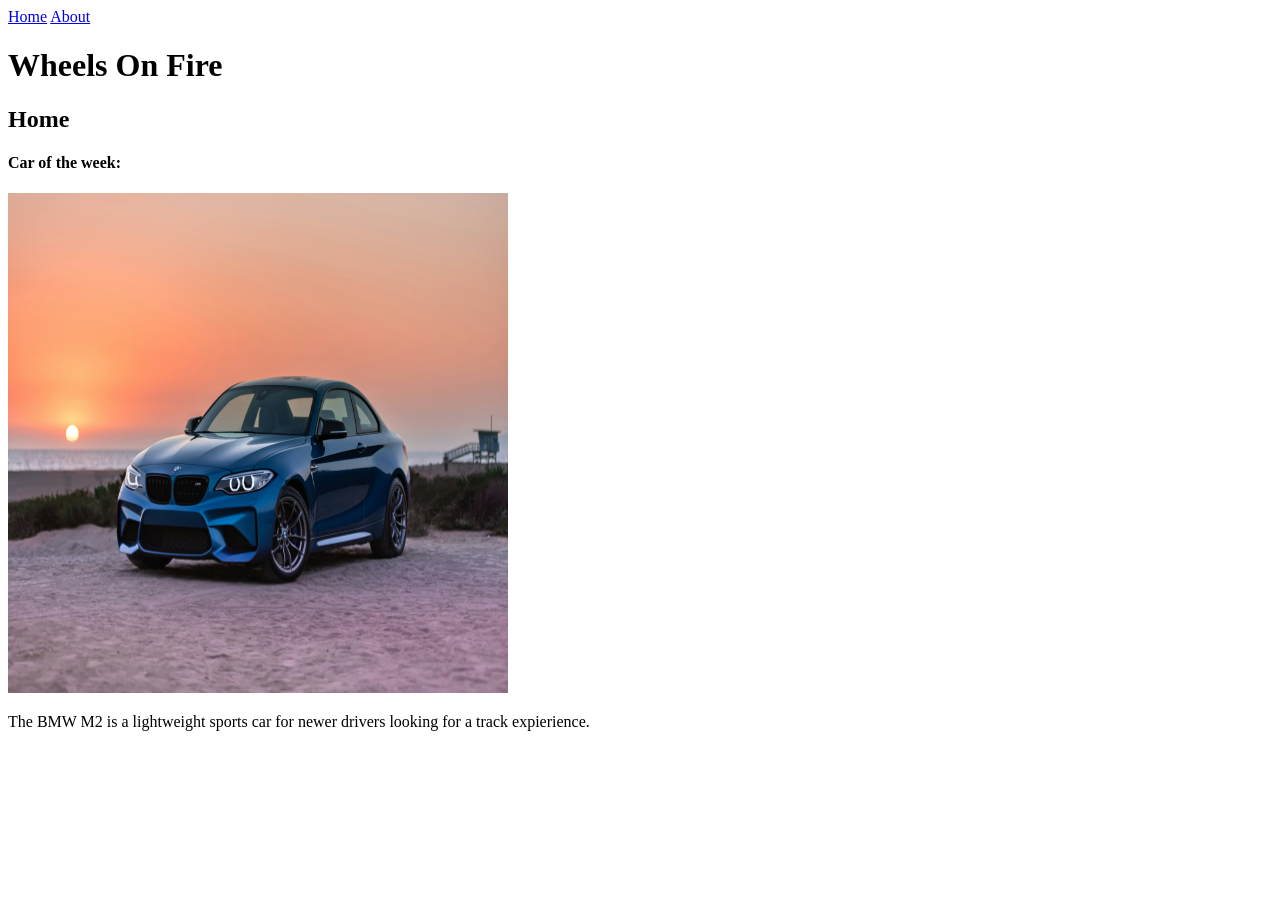
==== index.html @ 23d8a5ff "edits" ====
<!DOCTYPE html>
<html>
    <head>
        <title>Home</title>
        <a href = "index.html">Home</a>
        <a href = "about.html">About</a>
        <h1>Wheels On Fire</h1>
        <h2>Home</h2>
    </head>

    <body>
        <h4>Car of the week:</h4>
        <img src = "m2.jpg" alt = "Bmw m2" width="500" height="500"> 
        <p>The BMW M2 is a lightweight sports car for newer drivers looking for a track expierience.</p>
    </body>
</html>
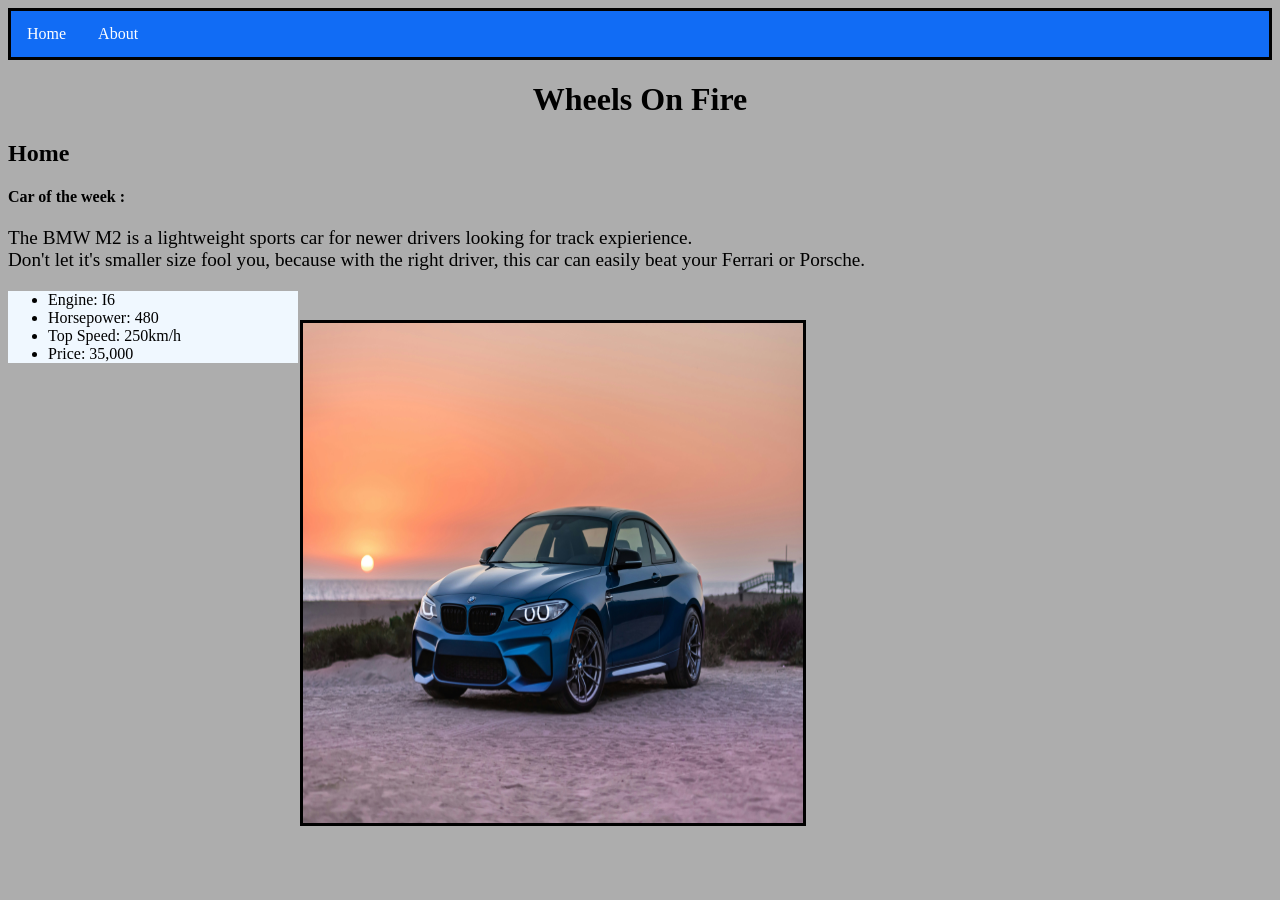
==== commit 8235c369: "css" ====
--- a/index.html
+++ b/index.html
@@ -2,15 +2,26 @@
 <html>
     <head>
         <title>Home</title>
-        <a href = "index.html">Home</a>
-        <a href = "about.html">About</a>
+            <ul class = "nav">
+                <li><a href = "index.html">Home</a></li>
+                <li><a href = "about.html">About</a></li>
+            </ul>
+        <link rel = "stylesheet" href = "style.css">
         <h1>Wheels On Fire</h1>
         <h2>Home</h2>
     </head>
 
     <body>
-        <h4>Car of the week:</h4>
-        <img src = "m2.jpg" alt = "Bmw m2" width="500" height="500"> 
-        <p>The BMW M2 is a lightweight sports car for newer drivers looking for a track expierience.</p>
+        <div class = "CarOfTheWeek">
+            <h4>Car of the week :</h4>
+            <p>The BMW M2 is a lightweight sports car for newer drivers looking for track expierience.<br>Don't let it's smaller size fool you, because with the right driver, this car can easily beat your Ferrari or Porsche.</p>
+            <ul class = "specs">
+                <li>Engine: I6</li>
+                <li>Horsepower: 480</li>
+                <li>Top Speed: 250km/h</li>
+                <li>Price: 35,000</li>
+            </ul>
+            <img src = "m2.jpg" class = "BMW" alt = "Bmw m2" width="500" height="500">
+        </div>
     </body>
 </html>
--- a/style.css
+++ b/style.css
@@ -0,0 +1,54 @@
+body{
+    background-color: rgb(173, 173, 173);
+}
+
+
+.nav {
+    list-style-type: none;
+    margin: 0;
+    padding: 0;
+    overflow: hidden;
+    background-color: #116cf5;
+    border: 3px solid black
+}
+
+
+.nav li {
+    float:left
+}
+
+.nav li a {
+  display: block;
+  color: rgb(255, 255, 255);
+  padding: 14px 16px;
+  text-decoration: none;
+}
+
+.nav li a:hover {
+  background-color: #3676b3;
+}
+
+h1{
+    text-align: center;
+}
+
+.BMW{
+    display: block;
+    position: absolute;
+    top: 320px;
+    left: 300px;
+    border: 3px solid black;
+    
+}
+
+p{
+    
+  font-family: "Times New Roman", Times, serif;
+  font-size: larger;
+}
+
+.specs{
+    display: block;
+    width: 250px;
+    background-color: aliceblue;
+}
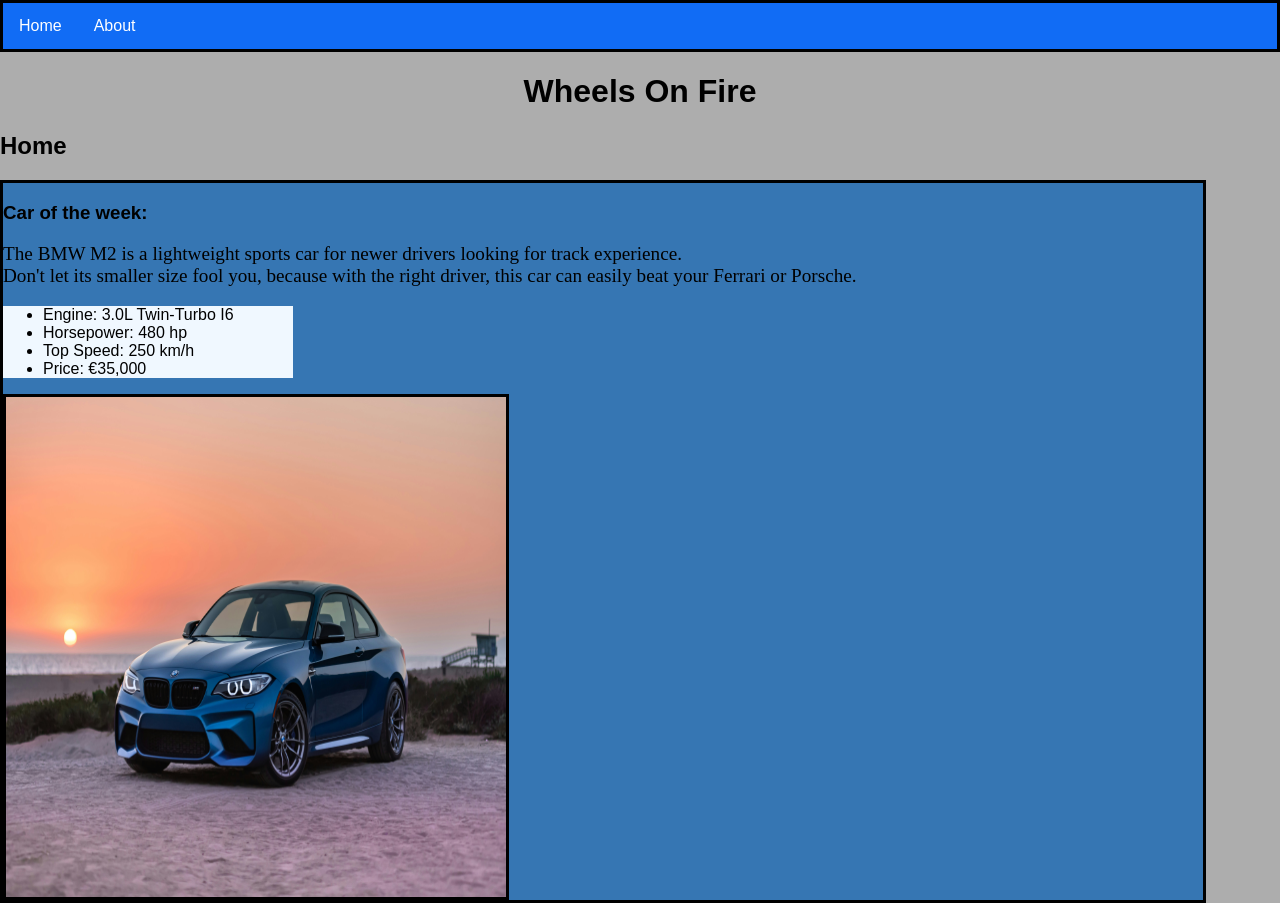
==== commit 0905f9b5: "div" ====
--- a/index.html
+++ b/index.html
@@ -1,27 +1,39 @@
 <!DOCTYPE html>
-<html>
-    <head>
-        <title>Home</title>
-            <ul class = "nav">
-                <li><a href = "index.html">Home</a></li>
-                <li><a href = "about.html">About</a></li>
+<html lang="en">
+<head>
+    <meta charset="UTF-8">
+    <meta name="viewport" content="width=device-width, initial-scale=1.0">
+    <title>Home - Wheels On Fire</title>
+    <link rel="stylesheet" href="style.css">
+</head>
+<body>
+    <header>
+        <nav>
+            <ul class="nav">
+                <li><a href="index.html">Home</a></li>
+                <li><a href="about.html">About</a></li>
             </ul>
-        <link rel = "stylesheet" href = "style.css">
+        </nav>
         <h1>Wheels On Fire</h1>
+    </header>
+
+    <main>
         <h2>Home</h2>
-    </head>
-
-    <body>
-        <div class = "CarOfTheWeek">
-            <h4>Car of the week :</h4>
-            <p>The BMW M2 is a lightweight sports car for newer drivers looking for track expierience.<br>Don't let it's smaller size fool you, because with the right driver, this car can easily beat your Ferrari or Porsche.</p>
-            <ul class = "specs">
-                <li>Engine: I6</li>
-                <li>Horsepower: 480</li>
-                <li>Top Speed: 250km/h</li>
-                <li>Price: 35,000</li>
+        
+        <div class="CarOfTheWeek">
+            <h3>Car of the week:</h3>
+            <p>
+                The BMW M2 is a lightweight sports car for newer drivers looking for track experience.<br>
+                Don't let its smaller size fool you, because with the right driver, this car can easily beat your Ferrari or Porsche.
+            </p>
+            <ul class="specs">
+                <li>Engine: 3.0L Twin-Turbo I6</li>
+                <li>Horsepower: 480 hp</li>
+                <li>Top Speed: 250 km/h</li>
+                <li>Price: €35,000</li>
             </ul>
-            <img src = "m2.jpg" class = "BMW" alt = "Bmw m2" width="500" height="500">
+            <img src="m2.jpg" class="BMW" alt="BMW M2" width="500" height="500">
         </div>
-    </body>
+    </main>
+</body>
 </html>
--- a/style.css
+++ b/style.css
@@ -1,54 +1,52 @@
-body{
+body {
     background-color: rgb(173, 173, 173);
+    margin: 0;
+    font-family: Arial, Helvetica, sans-serif;
 }
-
 
 .nav {
     list-style-type: none;
     margin: 0;
     padding: 0;
-    overflow: hidden;
+    display: flex;
     background-color: #116cf5;
-    border: 3px solid black
-}
-
-
-.nav li {
-    float:left
+    border: 3px solid black;
 }
 
 .nav li a {
-  display: block;
-  color: rgb(255, 255, 255);
-  padding: 14px 16px;
-  text-decoration: none;
+    display: block;
+    color: rgb(255, 255, 255);
+    padding: 14px 16px;
+    text-decoration: none;
 }
 
 .nav li a:hover {
-  background-color: #3676b3;
+    background-color: #3676b3;
 }
 
-h1{
+h1 {
     text-align: center;
 }
 
-.BMW{
-    display: block;
-    position: absolute;
-    top: 320px;
-    left: 300px;
-    border: 3px solid black;
-    
+p {
+    font-family: "Times New Roman", Times, serif;
+    font-size: larger;
 }
 
-p{
-    
-  font-family: "Times New Roman", Times, serif;
-  font-size: larger;
+.BMW {
+    display: block;
+    border: 3px solid black;
+    max-width: 100%;
 }
 
-.specs{
+.specs {
     display: block;
     width: 250px;
     background-color: aliceblue;
 }
+
+.CarOfTheWeek {
+    border: 3px solid black;
+    width: 1200px;
+    background-color: #3676b3;
+}
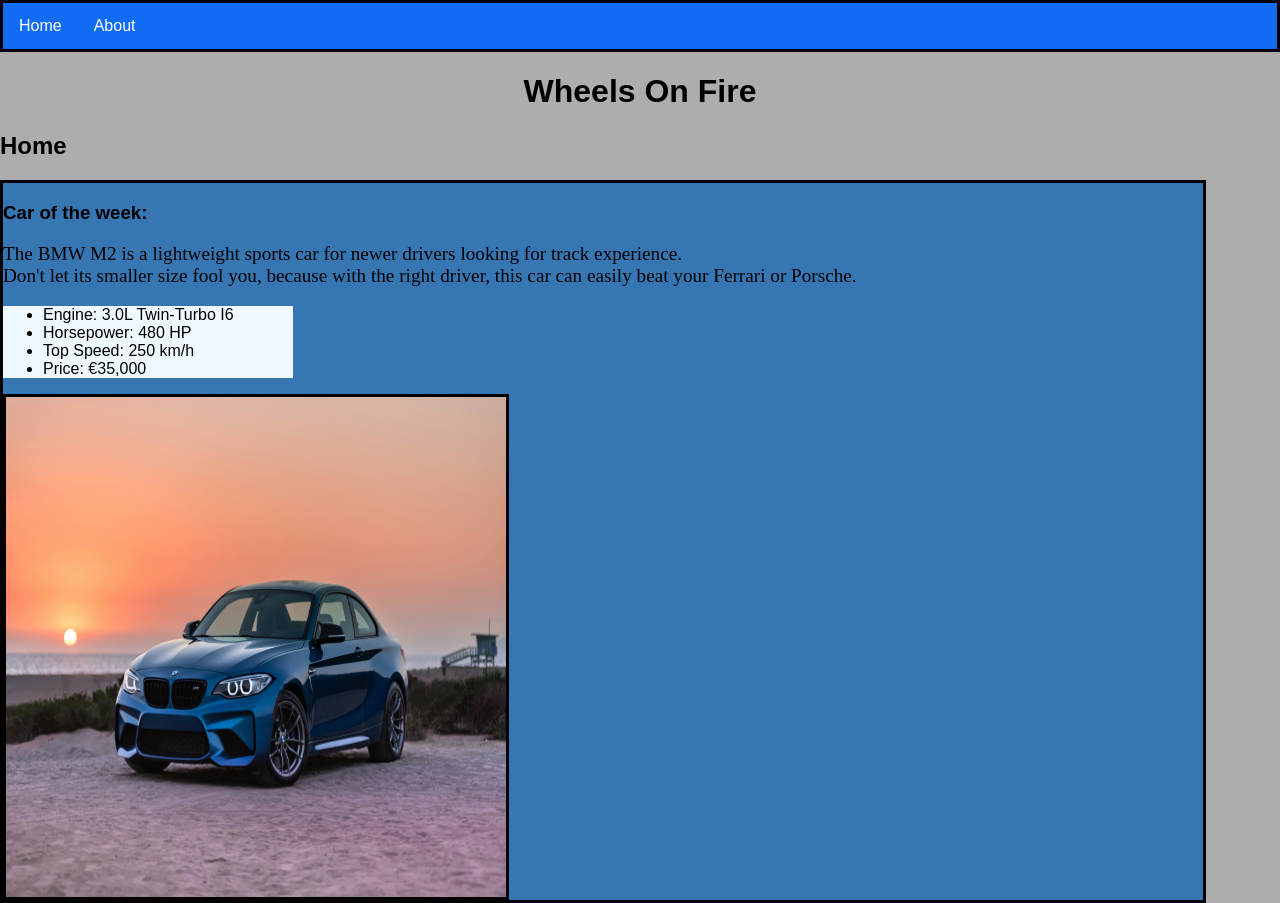
==== commit f62a7851: "Update index.html" ====
--- a/index.html
+++ b/index.html
@@ -28,7 +28,7 @@
             </p>
             <ul class="specs">
                 <li>Engine: 3.0L Twin-Turbo I6</li>
-                <li>Horsepower: 480 hp</li>
+                <li>Horsepower: 480 HP</li>
                 <li>Top Speed: 250 km/h</li>
                 <li>Price: €35,000</li>
             </ul>
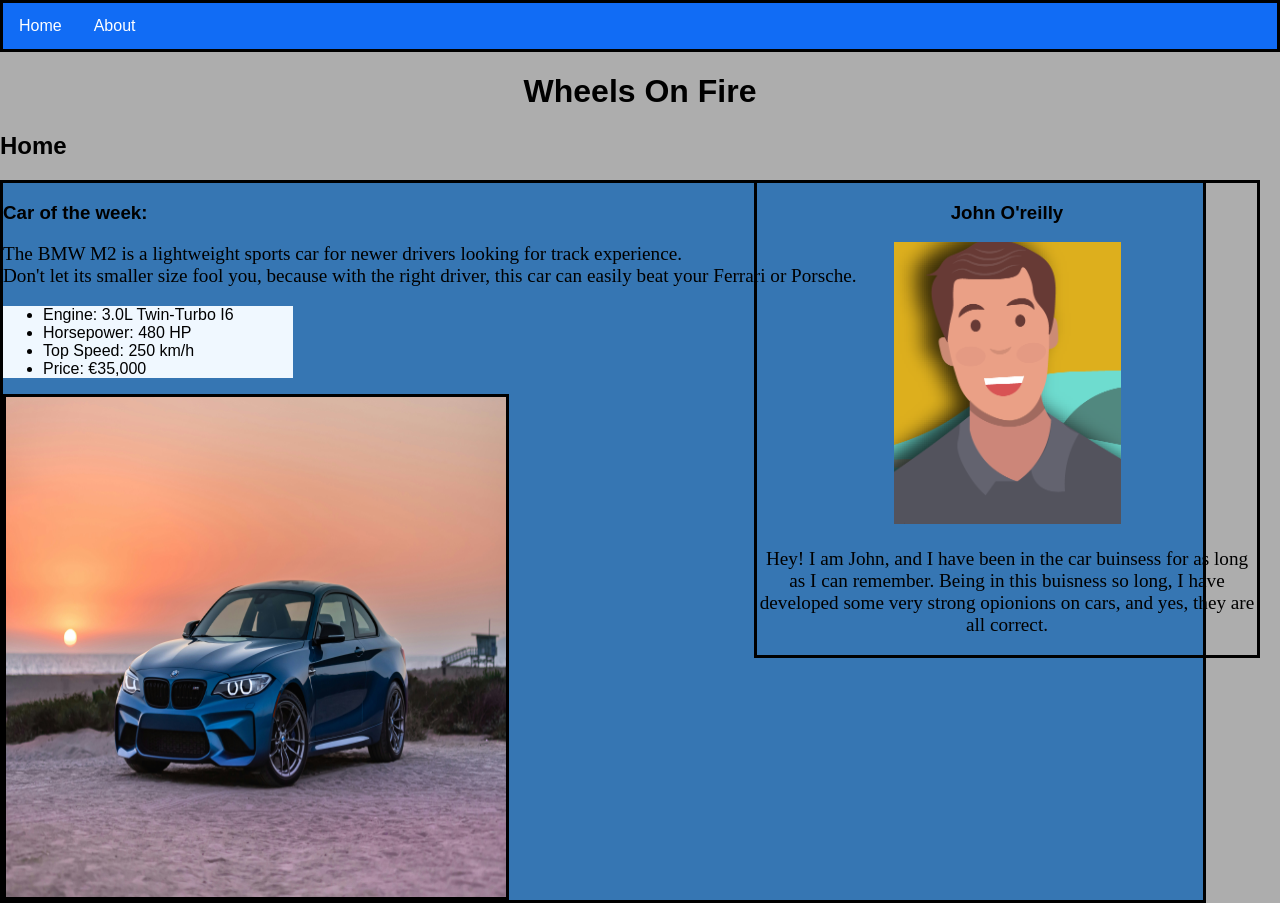
==== commit 18a4b9a8: "john" ====
--- a/index.html
+++ b/index.html
@@ -17,7 +17,6 @@
         <h1>Wheels On Fire</h1>
     </header>
 
-    <main>
         <h2>Home</h2>
         
         <div class="CarOfTheWeek">
@@ -34,6 +33,11 @@
             </ul>
             <img src="m2.jpg" class="BMW" alt="BMW M2" width="500" height="500">
         </div>
-    </main>
+
+        <div class = "john">
+            <h3>John O'reilly</h3>
+            <img src = "john.png" alt = "john">
+            <p>Hey! I am John, and I have been in the car buinsess for as long as I can remember. Being in this buisness so long, I have developed some very strong opionions on cars, and yes, they are all correct.</p>
+        </div>
 </body>
 </html>
--- a/style.css
+++ b/style.css
@@ -49,4 +49,13 @@
     border: 3px solid black;
     width: 1200px;
     background-color: #3676b3;
+}
+
+.john {
+    position: absolute;
+    right: 20px;
+    top: 180px;
+    width: 500px;
+    text-align: center;
+    border: 3px solid black;
 }
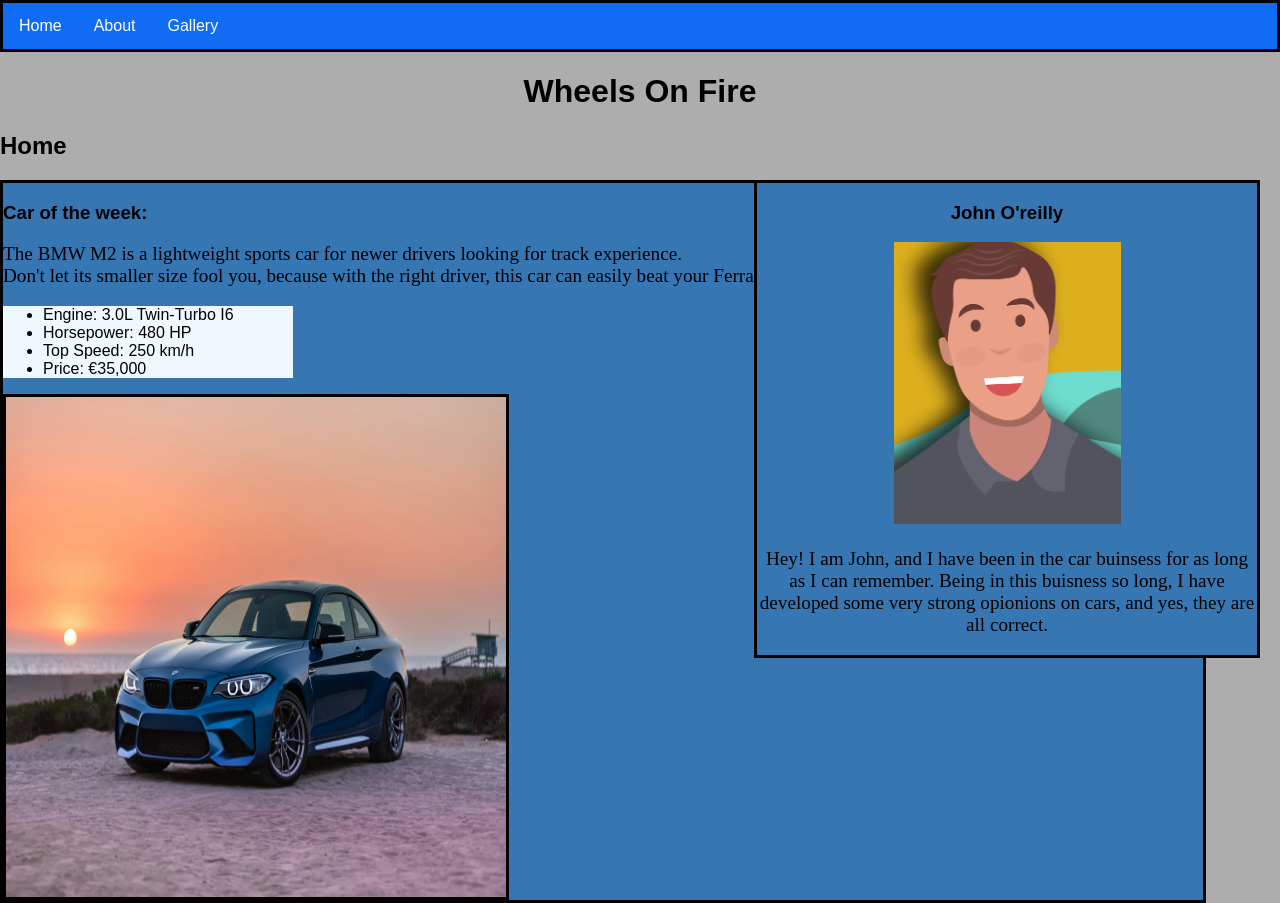
==== commit 58eab176: "gallery" ====
--- a/index.html
+++ b/index.html
@@ -12,6 +12,7 @@
             <ul class="nav">
                 <li><a href="index.html">Home</a></li>
                 <li><a href="about.html">About</a></li>
+                <li><a href = "gallery.html">Gallery</a></li>
             </ul>
         </nav>
         <h1>Wheels On Fire</h1>
--- a/style.css
+++ b/style.css
@@ -53,9 +53,11 @@
 
 .john {
     position: absolute;
-    right: 20px;
+    right: 20px; 
     top: 180px;
     width: 500px;
     text-align: center;
     border: 3px solid black;
-}+    background-color: #3676b3;
+}
+
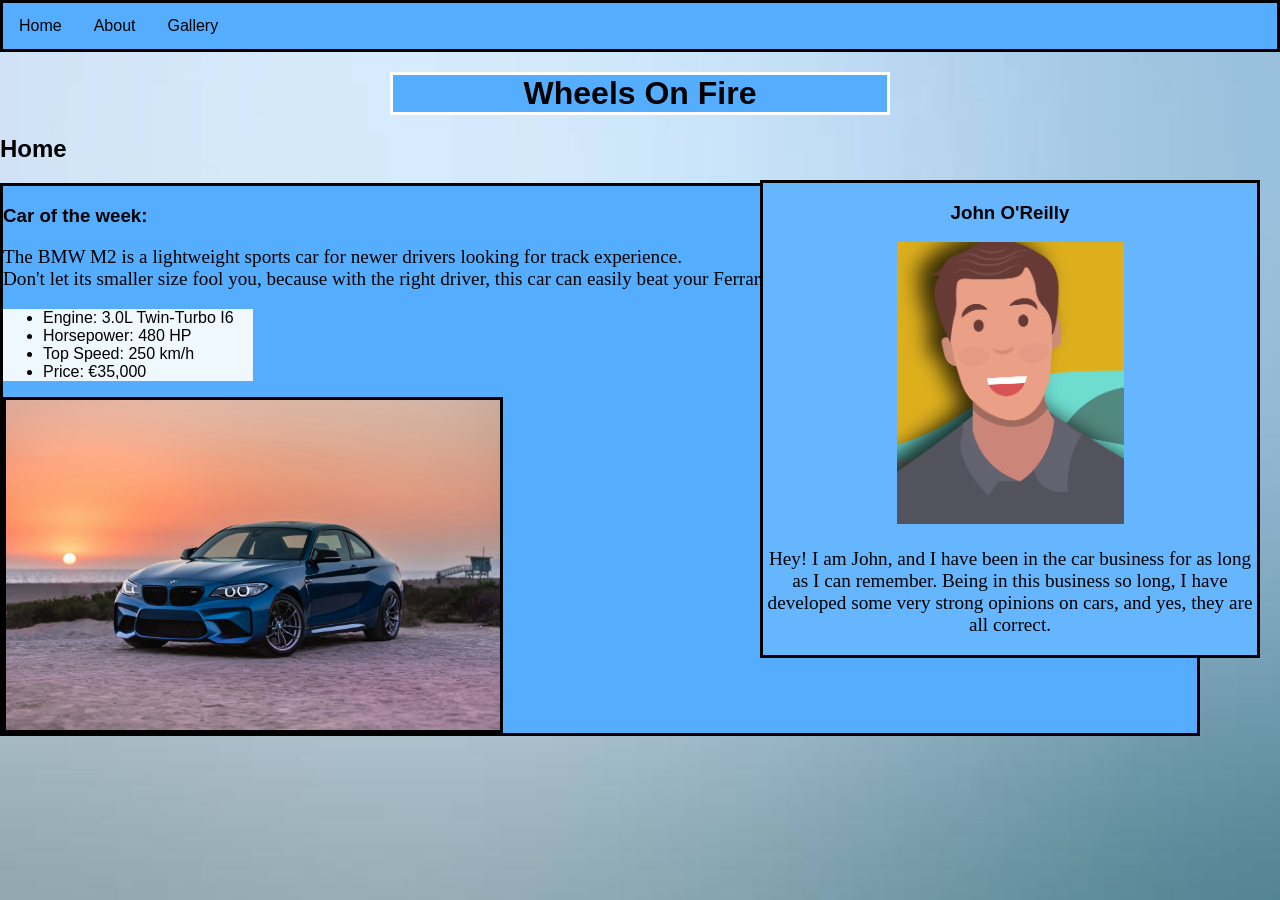
==== commit b63429ba: "accessability" ====
--- a/index.html
+++ b/index.html
@@ -12,15 +12,16 @@
             <ul class="nav">
                 <li><a href="index.html">Home</a></li>
                 <li><a href="about.html">About</a></li>
-                <li><a href = "gallery.html">Gallery</a></li>
+                <li><a href="gallery.html">Gallery</a></li>
             </ul>
         </nav>
         <h1>Wheels On Fire</h1>
     </header>
-
+    
+    <main>
         <h2>Home</h2>
         
-        <div class="CarOfTheWeek">
+        <section class="CarOfTheWeek">
             <h3>Car of the week:</h3>
             <p>
                 The BMW M2 is a lightweight sports car for newer drivers looking for track experience.<br>
@@ -33,12 +34,13 @@
                 <li>Price: €35,000</li>
             </ul>
             <img src="m2.jpg" class="BMW" alt="BMW M2" width="500" height="500">
-        </div>
+        </section>
 
-        <div class = "john">
-            <h3>John O'reilly</h3>
-            <img src = "john.png" alt = "john">
-            <p>Hey! I am John, and I have been in the car buinsess for as long as I can remember. Being in this buisness so long, I have developed some very strong opionions on cars, and yes, they are all correct.</p>
-        </div>
+        <aside class="john">
+            <h3>John O'Reilly</h3>
+            <img src="john.png" alt="John portrait">
+            <p>Hey! I am John, and I have been in the car business for as long as I can remember. Being in this business so long, I have developed some very strong opinions on cars, and yes, they are all correct.</p>
+        </aside>
+    </main>
 </body>
 </html>
--- a/style.css
+++ b/style.css
@@ -1,3 +1,4 @@
+
 body {
     background-color: rgb(173, 173, 173);
     margin: 0;
@@ -9,13 +10,14 @@
     margin: 0;
     padding: 0;
     display: flex;
-    background-color: #116cf5;
+    background-color: #55adff;
     border: 3px solid black;
+
 }
 
 .nav li a {
     display: block;
-    color: rgb(255, 255, 255);
+    color: rgb(0, 0, 0);
     padding: 14px 16px;
     text-decoration: none;
 }
@@ -26,6 +28,13 @@
 
 h1 {
     text-align: center;
+    background-color: #55adff;
+    border: 3px solid white;
+    width: 500px;
+    max-width: 90%;
+    box-sizing: border-box;
+    position: relative;
+    margin: 20px auto;
 }
 
 p {
@@ -37,27 +46,124 @@
     display: block;
     border: 3px solid black;
     max-width: 100%;
+    height: auto;
+    box-sizing: border-box;
 }
 
 .specs {
     display: block;
     width: 250px;
+    max-width: 100%;
     background-color: aliceblue;
+    box-sizing: border-box;
 }
 
 .CarOfTheWeek {
     border: 3px solid black;
     width: 1200px;
-    background-color: #3676b3;
+    max-width: 100%;
+    box-sizing: border-box;
+    background-color: #55adff;
 }
 
 .john {
     position: absolute;
-    right: 20px; 
+    right: 20px;
     top: 180px;
     width: 500px;
+    max-width: calc(100% - 40px);
+    box-sizing: border-box;
     text-align: center;
     border: 3px solid black;
-    background-color: #3676b3;
+    background-color: #65b5ff;
 }
 
+.gallery {
+    position: relative;
+    isolation: isolate;
+    overflow: hidden;
+    min-height: 100vh;
+    padding: 20px 0;
+    box-sizing: border-box;
+}
+
+.gallery::before {
+    content: "";
+    position: absolute;
+    inset: -10px;
+    background-image: url("collection.jpg");
+    background-size: cover;
+    background-position: center;
+    background-repeat: no-repeat;
+    filter: blur(8px);
+    z-index: -1;
+    pointer-events: none;
+}
+
+.car1 {
+    background-color: #55adff;
+    width: 500px;
+    max-width: calc(100% - 40px);
+    height: auto;
+    padding: 0;
+    margin: 20px 0 20px 50px;
+    border: 3px solid white;
+    box-sizing: border-box;
+    position: relative;
+}
+
+.ferrari812 {
+    display: block;
+    height: auto;
+    width: 100%;
+}
+
+.gallery_description {
+    background-color: #55adff;
+    border: 3px solid white;
+    font-size: 30px;
+    width: 800px;
+    max-width: calc(100% - 40px);
+    box-sizing: border-box;
+    position: relative;
+    margin: 20px auto;
+    padding: 10px;
+}
+
+@media (max-width: 768px) {
+    .nav {
+        flex-wrap: wrap;
+    }
+
+    .john {
+        position: relative;
+        top: auto;
+        right: auto;
+        width: calc(100% - 40px);
+        margin: 20px auto;
+    }
+
+    .car1 {
+        margin: 20px auto;
+    }
+
+    .gallery_description {
+        font-size: 22px;
+    }
+
+    h1 {
+        font-size: 24px;
+    }
+}
+
+.gallery-header{
+    background-color: #55adff;
+    border: 3px solid white;
+    position: absolute;
+    margin-left: auto;
+    margin-right: auto;
+}
+ body {
+    background-image: url(blue.jpg);
+    background-size: cover;
+ }
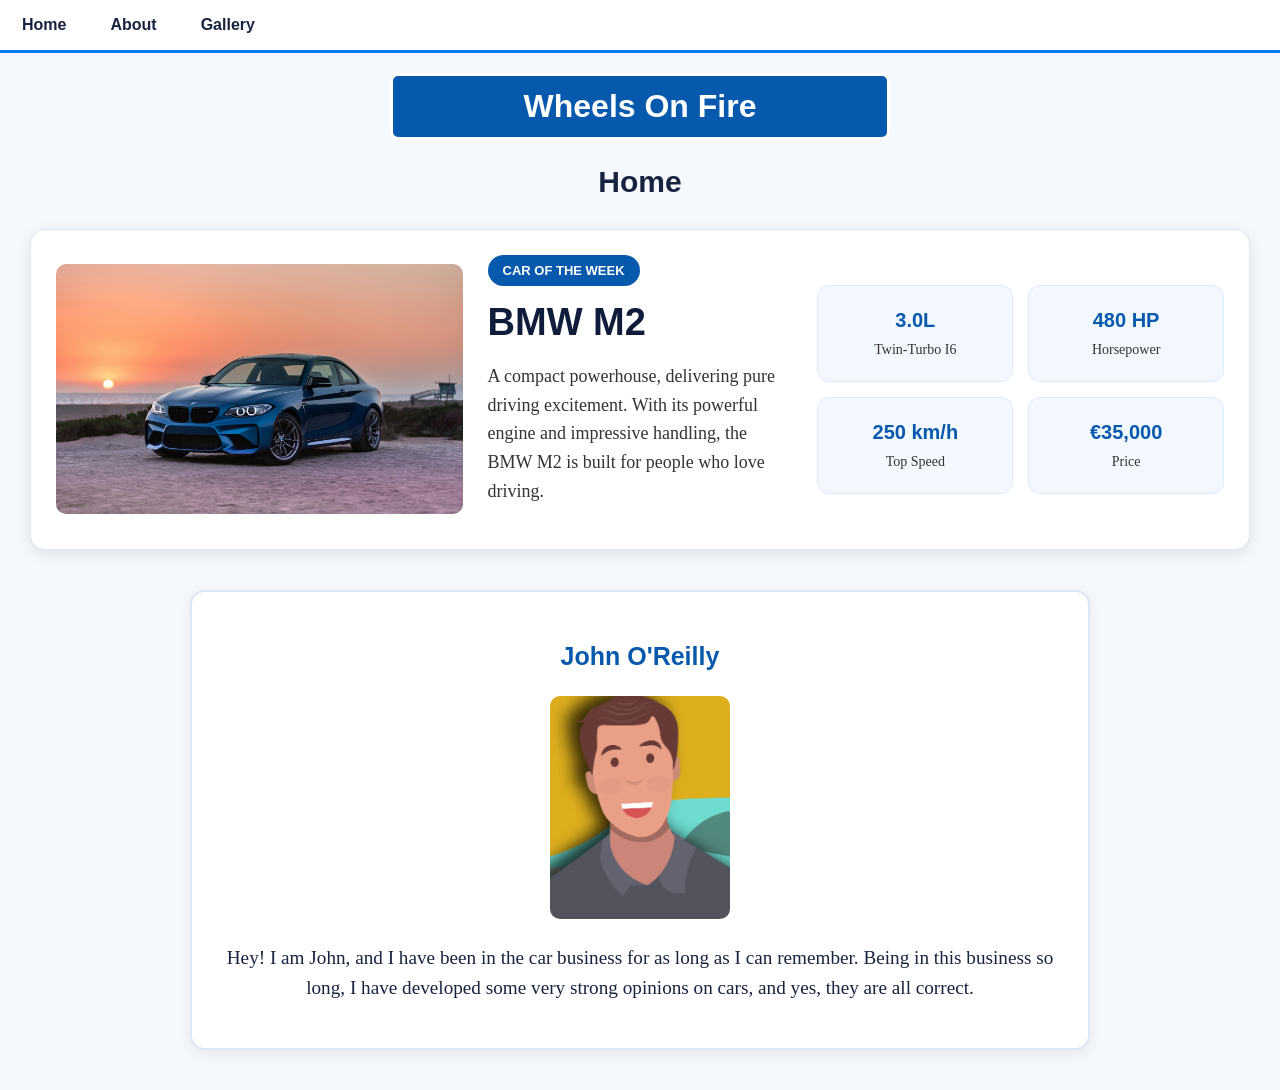
==== commit a3f1c392: "clean up" ====
--- a/index.html
+++ b/index.html
@@ -1,13 +1,18 @@
+
 <!DOCTYPE html>
 <html lang="en">
+
 <head>
     <meta charset="UTF-8">
     <meta name="viewport" content="width=device-width, initial-scale=1.0">
     <title>Home - Wheels On Fire</title>
     <link rel="stylesheet" href="style.css">
 </head>
+
 <body>
+
     <header>
+
         <nav>
             <ul class="nav">
                 <li><a href="index.html">Home</a></li>
@@ -15,32 +20,103 @@
                 <li><a href="gallery.html">Gallery</a></li>
             </ul>
         </nav>
+
         <h1>Wheels On Fire</h1>
+
     </header>
-    
+
     <main>
-        <h2>Home</h2>
-        
-        <section class="CarOfTheWeek">
-            <h3>Car of the week:</h3>
-            <p>
-                The BMW M2 is a lightweight sports car for newer drivers looking for track experience.<br>
-                Don't let its smaller size fool you, because with the right driver, this car can easily beat your Ferrari or Porsche.
-            </p>
-            <ul class="specs">
-                <li>Engine: 3.0L Twin-Turbo I6</li>
-                <li>Horsepower: 480 HP</li>
-                <li>Top Speed: 250 km/h</li>
-                <li>Price: €35,000</li>
-            </ul>
-            <img src="m2.jpg" class="BMW" alt="BMW M2" width="500" height="500">
+
+        <h2 class="page-heading">Home</h2>
+
+        <!-- CAR OF THE WEEK -->
+
+        <section class="car-of-week">
+
+            <div class="car-image">
+                <img src="m2.jpg" alt="BMW M2 sports car">
+            </div>
+
+            <div class="car-details">
+
+                <span class="featured-label">CAR OF THE WEEK</span>
+
+                <h2>BMW M2</h2>
+
+                <p>
+                    A compact powerhouse, delivering
+                    pure driving excitement. With its
+                    powerful engine and impressive
+                    handling, the BMW M2 is built
+                    for people who love driving.
+                </p>
+
+            </div>
+
+            <!-- CAR SPECIFICATIONS -->
+
+            <div class="car-specs">
+
+                <!-- ENGINE -->
+
+                <div class="spec">
+
+                    <h3>3.0L</h3>
+                    <p>Twin-Turbo I6</p>
+
+                </div>
+
+                <!-- HORSEPOWER -->
+
+                <div class="spec">
+
+                    <h3>480 HP</h3>
+                    <p>Horsepower</p>
+
+                </div>
+
+                <!-- TOP SPEED -->
+
+                <div class="spec">
+
+                    <h3>250 km/h</h3>
+                    <p>Top Speed</p>
+
+                </div>
+
+                <!-- PRICE -->
+
+                <div class="spec">
+
+                    <h3>€35,000</h3>
+                    <p>Price</p>
+
+                </div>
+
+            </div>
+
         </section>
 
+
+        <!-- ABOUT JOHN -->
+
         <aside class="john">
+
             <h3>John O'Reilly</h3>
-            <img src="john.png" alt="John portrait">
-            <p>Hey! I am John, and I have been in the car business for as long as I can remember. Being in this business so long, I have developed some very strong opinions on cars, and yes, they are all correct.</p>
+
+            <img src="john.png" alt="Portrait of John O'Reilly">
+
+            <p>
+                Hey! I am John, and I have been in the car
+                business for as long as I can remember.
+                Being in this business so long, I have
+                developed some very strong opinions on
+                cars, and yes, they are all correct.
+            </p>
+
         </aside>
+
     </main>
+
 </body>
-</html>+</html>
--- a/style.css
+++ b/style.css
@@ -1,40 +1,49 @@
+
 
 body {
-    background-color: rgb(173, 173, 173);
+    background-color: #f5f8fc;
     margin: 0;
     font-family: Arial, Helvetica, sans-serif;
-}
+    color: #17233f;
+}
+
+
 
 .nav {
     list-style-type: none;
     margin: 0;
     padding: 0;
     display: flex;
-    background-color: #55adff;
-    border: 3px solid black;
-
+    background-color: white;
+    border-bottom: 3px solid #087bfa;
 }
 
 .nav li a {
     display: block;
-    color: rgb(0, 0, 0);
-    padding: 14px 16px;
+    color: #17233f;
+    padding: 16px 22px;
     text-decoration: none;
+    font-weight: bold;
 }
 
 .nav li a:hover {
-    background-color: #3676b3;
-}
+    background-color: #dcecff;
+    color: #0759ad;
+}
+
+
 
 h1 {
     text-align: center;
-    background-color: #55adff;
+    background-color: #0759ad;
+    color: white;
     border: 3px solid white;
     width: 500px;
     max-width: 90%;
     box-sizing: border-box;
-    position: relative;
     margin: 20px auto;
+    padding: 12px;
+    border-radius: 8px;
 }
 
 p {
@@ -42,110 +51,359 @@
     font-size: larger;
 }
 
-.BMW {
+.page-heading {
+    text-align: center;
+    color: #17233f;
+    font-size: 30px;
+}
+
+
+
+.car-of-week {
+    display: grid;
+    grid-template-columns: 1.2fr 0.9fr 1.2fr;
+    align-items: center;
+    gap: 25px;
+
+    background-color: white;
+
+    margin: 30px;
+    padding: 25px;
+
+    border-radius: 15px;
+    border: 1px solid #dce8f5;
+
+    box-shadow: 0 4px 15px rgba(0, 0, 0, 0.10);
+}
+
+
+
+.car-image img {
     display: block;
-    border: 3px solid black;
+    width: 100%;
+    height: 250px;
+    object-fit: cover;
+    border-radius: 10px;
+}
+
+
+
+.car-details {
+    color: #101d3a;
+}
+
+.featured-label {
+    display: inline-block;
+
+    background-color: #0759ad;
+    color: white;
+
+    padding: 8px 15px;
+    border-radius: 20px;
+
+    font-weight: bold;
+    font-size: 13px;
+}
+
+.car-details h2 {
+    font-size: 38px;
+    margin: 15px 0;
+    color: #101d3a;
+}
+
+.car-details p {
+    font-size: 18px;
+    line-height: 1.6;
+    color: #333333;
+}
+
+
+.car-specs {
+    display: grid;
+    grid-template-columns: repeat(2, 1fr);
+    gap: 15px;
+}
+
+
+.spec {
+    display: flex;
+    flex-direction: column;
+    align-items: center;
+    justify-content: center;
+
+    text-align: center;
+
+    padding: 18px 10px;
+
+    background-color: #f3f8ff;
+    border: 1px solid #dceaff;
+    border-radius: 12px;
+
+    transition: 0.3s;
+}
+
+
+
+.spec:hover {
+    transform: translateY(-4px);
+
+    box-shadow: 0 5px 12px rgba(8, 123, 250, 0.15);
+
+    border-color: #087bfa;
+}
+
+
+
+.spec-icon {
+    display: flex;
+    align-items: center;
+    justify-content: center;
+
+    width: 45px;
+    height: 45px;
+
+    background-color: #dcecff;
+    color: #0759ad;
+
+    border-radius: 50%;
+
+    font-size: 27px;
+    font-weight: bold;
+
+    margin-bottom: 8px;
+}
+
+
+
+.spec-icon svg {
+    width: 24px;
+    height: 24px;
+
+    fill: none;
+    stroke: currentColor;
+
+    stroke-width: 1.8;
+    stroke-linecap: round;
+    stroke-linejoin: round;
+}
+
+
+
+.euro-icon {
+    font-size: 27px;
+}
+
+
+.spec h3 {
+    color: #0759ad;
+    font-size: 20px;
+    margin: 5px 0;
+}
+
+.spec p {
+    color: #333333;
+    font-size: 14px;
+    margin: 5px 0;
+}
+
+
+
+.john {
+    position: relative;
+
+    width: calc(100% - 60px);
+    max-width: 900px;
+
+    box-sizing: border-box;
+
+    margin: 40px auto;
+    padding: 25px;
+
+    text-align: center;
+
+    border: 2px solid #dce8f5;
+    border-radius: 15px;
+
+    background-color: white;
+
+    box-shadow: 0 4px 15px rgba(0, 0, 0, 0.08);
+}
+
+.john h3 {
+    color: #0759ad;
+    font-size: 25px;
+}
+
+.john img {
+    width: 180px;
     max-width: 100%;
     height: auto;
-    box-sizing: border-box;
-}
-
-.specs {
-    display: block;
-    width: 250px;
-    max-width: 100%;
-    background-color: aliceblue;
-    box-sizing: border-box;
-}
-
-.CarOfTheWeek {
-    border: 3px solid black;
-    width: 1200px;
-    max-width: 100%;
-    box-sizing: border-box;
-    background-color: #55adff;
-}
-
-.john {
-    position: absolute;
-    right: 20px;
-    top: 180px;
-    width: 500px;
-    max-width: calc(100% - 40px);
-    box-sizing: border-box;
-    text-align: center;
-    border: 3px solid black;
-    background-color: #65b5ff;
-}
+
+    border-radius: 10px;
+}
+
+.john p {
+    line-height: 1.6;
+    color: #17233f;
+}
+
+
 
 .gallery {
     position: relative;
     isolation: isolate;
+
     overflow: hidden;
+
     min-height: 100vh;
     padding: 20px 0;
+
     box-sizing: border-box;
 }
 
 .gallery::before {
     content: "";
+
     position: absolute;
     inset: -10px;
+
     background-image: url("collection.jpg");
     background-size: cover;
     background-position: center;
     background-repeat: no-repeat;
+
     filter: blur(8px);
+
     z-index: -1;
     pointer-events: none;
 }
 
+
 .car1 {
     background-color: #55adff;
+
     width: 500px;
     max-width: calc(100% - 40px);
+
     height: auto;
     padding: 0;
-    margin: 20px 0 20px 50px;
+
+    margin: 20px auto;
+
     border: 3px solid white;
+
     box-sizing: border-box;
     position: relative;
 }
 
 .ferrari812 {
     display: block;
+
     height: auto;
     width: 100%;
 }
 
+
+
 .gallery_description {
     background-color: #55adff;
+
     border: 3px solid white;
+
     font-size: 30px;
+
     width: 800px;
     max-width: calc(100% - 40px);
-    box-sizing: border-box;
+
+    box-sizing: border-box;
+
     position: relative;
+
     margin: 20px auto;
     padding: 10px;
 }
 
-@media (max-width: 768px) {
+
+
+.gallery-header {
+    background-color: #55adff;
+    border: 3px solid white;
+
+    text-align: center;
+
+    position: relative;
+
+    width: 500px;
+    max-width: 90%;
+
+    box-sizing: border-box;
+
+    margin: 20px auto;
+}
+
+
+
+@media (max-width: 950px) {
+
+    .car-of-week {
+        grid-template-columns: 1fr 1fr;
+    }
+
+    .car-specs {
+        grid-column: 1 / -1;
+    }
+
+}
+
+
+@media (max-width: 650px) {
+
+    /* NAVIGATION */
+
     .nav {
         flex-wrap: wrap;
     }
 
+    .nav li a {
+        padding: 14px;
+    }
+
+
+
+    .car-of-week {
+        display: flex;
+        flex-direction: column;
+
+        margin: 15px;
+        padding: 15px;
+    }
+
+    .car-image,
+    .car-details,
+    .car-specs {
+        width: 100%;
+    }
+
+    .car-image img {
+        height: auto;
+    }
+
+    .car-details h2 {
+        font-size: 30px;
+    }
+
+    .car-specs {
+        grid-template-columns: repeat(2, 1fr);
+    }
+
+
+
     .john {
-        position: relative;
-        top: auto;
-        right: auto;
-        width: calc(100% - 40px);
-        margin: 20px auto;
-    }
-
-    .car1 {
-        margin: 20px auto;
-    }
+        width: calc(100% - 30px);
+        margin: 25px auto;
+    }
+
+
 
     .gallery_description {
         font-size: 22px;
@@ -154,16 +412,6 @@
     h1 {
         font-size: 24px;
     }
-}
-
-.gallery-header{
-    background-color: #55adff;
-    border: 3px solid white;
-    position: absolute;
-    margin-left: auto;
-    margin-right: auto;
-}
- body {
-    background-image: url(blue.jpg);
-    background-size: cover;
- }+
+}
+
